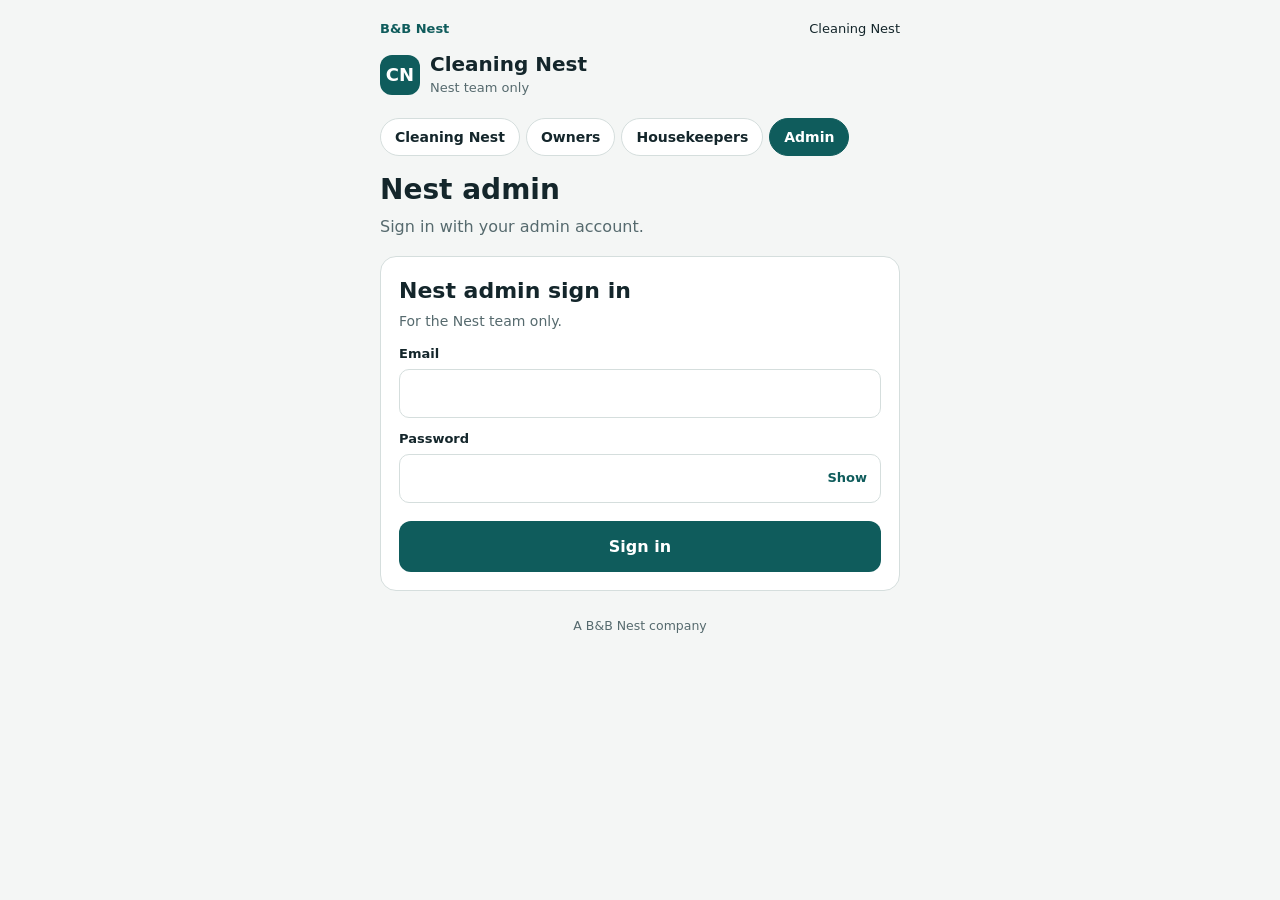
==== admin/index.html @ 11c17052 "Separate pages for owners, housekeepers and admin; lead capture with text consent Co-Authored-By: Cl" ====
<!doctype html>
<html lang="en"><head><meta charset="utf-8"><meta name="viewport" content="width=device-width, initial-scale=1, viewport-fit=cover">
<title>Cleaning Nest Admin</title><meta name="robots" content="noindex">
<link rel="stylesheet" href="../style.css"></head>
<body><main>
<div class="top"><a href="https://thebnbnest.com">B&amp;B Nest</a><span>Cleaning Nest</span></div>
<div class="brand"><div class="logo" aria-hidden="true">CN</div><div><b>Cleaning Nest</b><span>Nest team only</span></div></div>
<nav class="nav" aria-label="Cleaning Nest pages"><a href="../">Cleaning Nest</a><a href="../owner/">Owners</a><a href="../housekeeper/">Housekeepers</a><a href="../admin/" aria-current="page">Admin</a></nav>
<div class="hero"><h1>Nest admin</h1><p>Sign in with your admin account.</p></div>
<div id="auth"></div>
<footer>A B&amp;B Nest company</footer>
</main>
<script>window.PAGE={audience:"admin"};</script>
<script src="../app.js"></script></body></html>
---- style.css ----
:root{
  --bg:#f4f6f5; --surface:#fff; --ink:#14262b; --muted:#566a6e; --line:#d5dedd;
  --brand:#0f5c5c; --brand-ink:#fff; --soft:#e3efee; --err:#b3261e; --err-bg:#fdeceb; --ok:#1f7a4d; --ok-bg:#e6f4ec;
  --font:system-ui,-apple-system,"Segoe UI",Roboto,sans-serif;
}
@media (prefers-color-scheme: dark){
  :root{--bg:#0e1819;--surface:#162427;--ink:#e8f1f0;--muted:#98b0b2;--line:#2a3f43;--brand:#5fc3c0;--brand-ink:#08201f;--soft:#1d3436;--err:#ff7b72;--err-bg:#2e1715;--ok:#6fd3a0;--ok-bg:#15281f;color-scheme:dark}
}
*{box-sizing:border-box}
html,body{margin:0}
body{background:var(--bg);color:var(--ink);font-family:var(--font);font-size:16px;line-height:1.45;min-height:100vh;
  padding:max(20px,env(safe-area-inset-top)) max(16px,env(safe-area-inset-right)) max(28px,env(safe-area-inset-bottom)) max(16px,env(safe-area-inset-left))}
main{max-width:520px;margin:0 auto}
.brand{display:flex;align-items:center;gap:10px;margin:8px 0 20px}
.logo{width:40px;height:40px;border-radius:12px;background:var(--brand);color:var(--brand-ink);display:grid;place-items:center;font-weight:800;font-size:18px}
.brand b{font-size:20px;display:block;line-height:1.1}
.brand span{color:var(--muted);font-size:13px}
.card{background:var(--surface);border:1px solid var(--line);border-radius:16px;padding:18px}
h1{font-size:22px;margin:0 0 4px}
.sub{color:var(--muted);font-size:14px;margin:0 0 14px}
.seg{display:flex;border:1px solid var(--line);border-radius:12px;background:var(--bg);padding:3px;gap:3px;margin-bottom:16px}
.seg button{all:unset;flex:1;text-align:center;cursor:pointer;padding:10px 4px;border-radius:9px;font-weight:700;font-size:14px;color:var(--muted)}
.seg button[aria-pressed="true"]{background:var(--brand);color:var(--brand-ink)}
label{display:block;font-size:13px;font-weight:700;margin:12px 0 5px}
input[type=text],input[type=email],input[type=password],input[type=tel]{width:100%;font:inherit;font-size:16px;padding:12px;border-radius:10px;border:1px solid var(--line);background:var(--surface);color:var(--ink)}
input:focus-visible,button:focus-visible{outline:3px solid var(--brand);outline-offset:2px}
.pw{position:relative}
.pw button{all:unset;position:absolute;right:6px;top:50%;transform:translateY(-50%);cursor:pointer;font-size:13px;font-weight:700;color:var(--brand);padding:8px}
.go{all:unset;box-sizing:border-box;display:block;width:100%;text-align:center;cursor:pointer;margin-top:18px;padding:14px;border-radius:12px;background:var(--brand);color:var(--brand-ink);font-weight:800;font-size:16px}
.go[aria-disabled="true"]{opacity:.5;cursor:wait}
.msg{border-radius:10px;padding:10px 12px;font-size:14px;margin-top:14px}
.msg.err{background:var(--err-bg);color:var(--err);border:1px solid var(--err)}
.msg.ok{background:var(--ok-bg);color:var(--ok);border:1px solid var(--ok)}
.fine{color:var(--muted);font-size:12.5px;margin-top:14px}
.pill{display:inline-block;font-size:11px;font-weight:800;letter-spacing:.06em;text-transform:uppercase;padding:3px 10px;border-radius:999px;background:var(--soft);color:var(--brand)}
.out{all:unset;cursor:pointer;color:var(--muted);text-decoration:underline;font-size:14px;margin-top:16px;display:inline-block}
.row{display:flex;justify-content:space-between;gap:10px;padding:10px 0;border-top:1px solid var(--line);font-size:14px}
.row:first-of-type{border-top:0}
.top{display:flex;flex-wrap:wrap;gap:6px 14px;align-items:center;justify-content:space-between;margin:0 0 14px;font-size:13px}
.top a{color:var(--brand);font-weight:700;text-decoration:none}
.nav{display:flex;gap:6px;flex-wrap:wrap;margin:0 0 18px}
.nav a{padding:8px 14px;border-radius:999px;border:1px solid var(--line);color:var(--ink);text-decoration:none;font-weight:700;font-size:14px;background:var(--surface)}
.nav a[aria-current="page"]{background:var(--brand);color:var(--brand-ink);border-color:var(--brand)}
.hero{margin:6px 0 18px}.hero h1{font-size:28px;line-height:1.15;margin:0 0 8px}.hero p{color:var(--muted);margin:0;font-size:16px}
.pts{list-style:none;padding:0;margin:0 0 18px;display:grid;gap:10px}
.pts li{background:var(--surface);border:1px solid var(--line);border-radius:14px;padding:12px 14px;font-size:15px}
.pts b{display:block;margin-bottom:2px}
.card+.card{margin-top:16px}
.chk{display:flex;gap:10px;align-items:flex-start;margin-top:14px;font-size:13px;color:var(--muted);font-weight:400}
.chk input{width:22px;height:22px;flex:none;margin:0;accent-color:var(--brand)}
.door{display:block;text-decoration:none;color:inherit;background:var(--surface);border:1px solid var(--line);border-radius:16px;padding:16px;margin-bottom:12px}
.door b{font-size:18px;display:block}.door span{color:var(--muted);font-size:14px}
footer{margin-top:26px;color:var(--muted);font-size:12.5px;text-align:center}
footer a{color:var(--muted)}
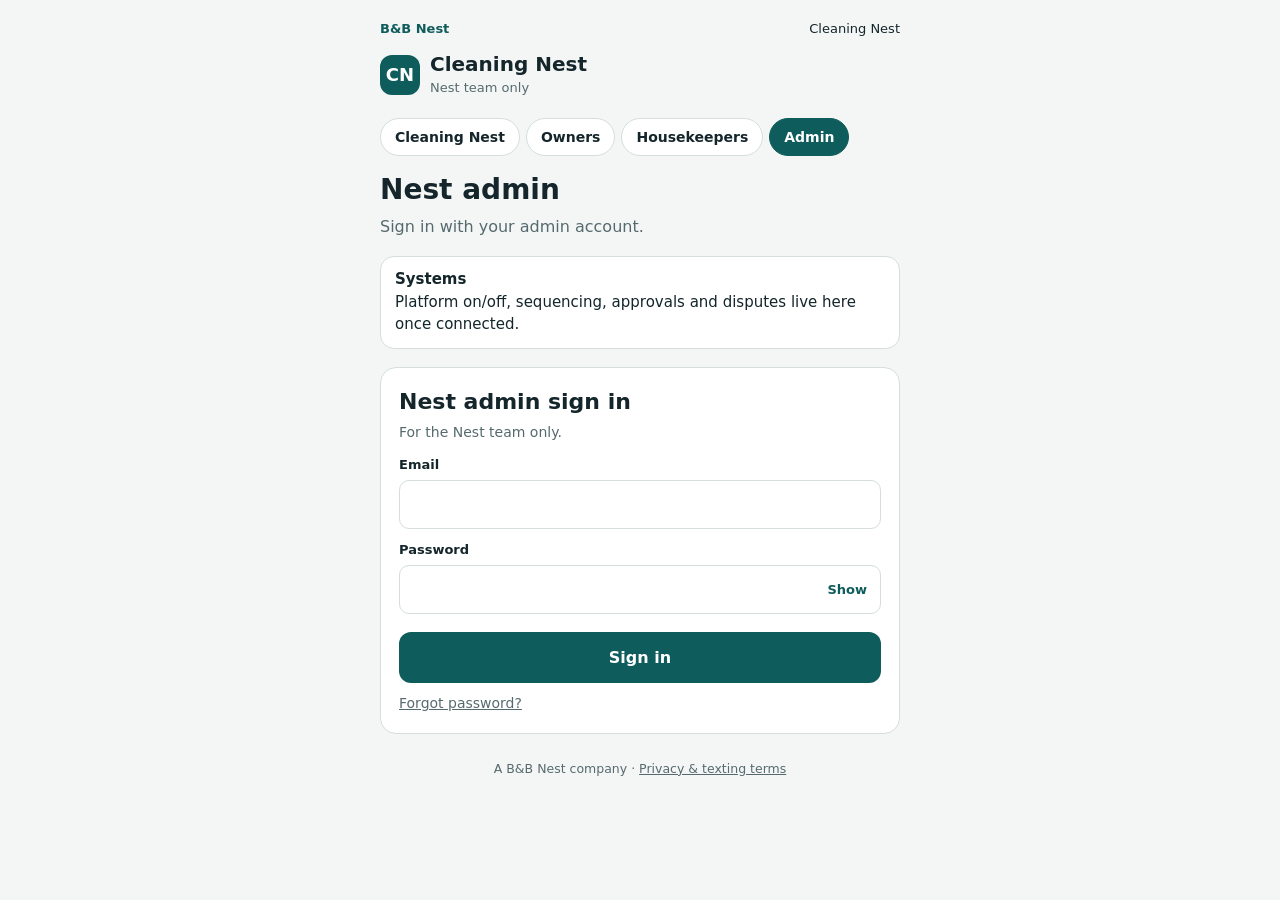
==== commit 86420327: "Admin text log and texting switch; forgot-password and reset flow Co-Authored-By: Claude Sonnet 5.5 " ====
--- a/admin/index.html
+++ b/admin/index.html
@@ -1,14 +1,16 @@
 <!doctype html>
 <html lang="en"><head><meta charset="utf-8"><meta name="viewport" content="width=device-width, initial-scale=1, viewport-fit=cover">
-<title>Cleaning Nest Admin</title><meta name="robots" content="noindex">
+<title>Cleaning Nest Admin</title><meta name="description" content="Sign in with your admin account.">
 <link rel="stylesheet" href="../style.css"></head>
 <body><main>
 <div class="top"><a href="https://thebnbnest.com">B&amp;B Nest</a><span>Cleaning Nest</span></div>
 <div class="brand"><div class="logo" aria-hidden="true">CN</div><div><b>Cleaning Nest</b><span>Nest team only</span></div></div>
 <nav class="nav" aria-label="Cleaning Nest pages"><a href="../">Cleaning Nest</a><a href="../owner/">Owners</a><a href="../housekeeper/">Housekeepers</a><a href="../admin/" aria-current="page">Admin</a></nav>
 <div class="hero"><h1>Nest admin</h1><p>Sign in with your admin account.</p></div>
-<div id="auth"></div>
-<footer>A B&amp;B Nest company</footer>
+<ul class="pts"><li><b>Systems</b>Platform on/off, sequencing, approvals and disputes live here once connected.</li></ul>
+<div id="leadbox"></div>
+<div id="auth" style="margin-top:16px"></div>
+<footer>A B&amp;B Nest company &middot; <a href="../privacy.html">Privacy &amp; texting terms</a></footer>
 </main>
 <script>window.PAGE={audience:"admin"};</script>
-<script src="../app.js"></script></body></html>
+<script src="../app.js"></script><script src="../reset.js"></script><script src="../admin.js"></script></body></html>
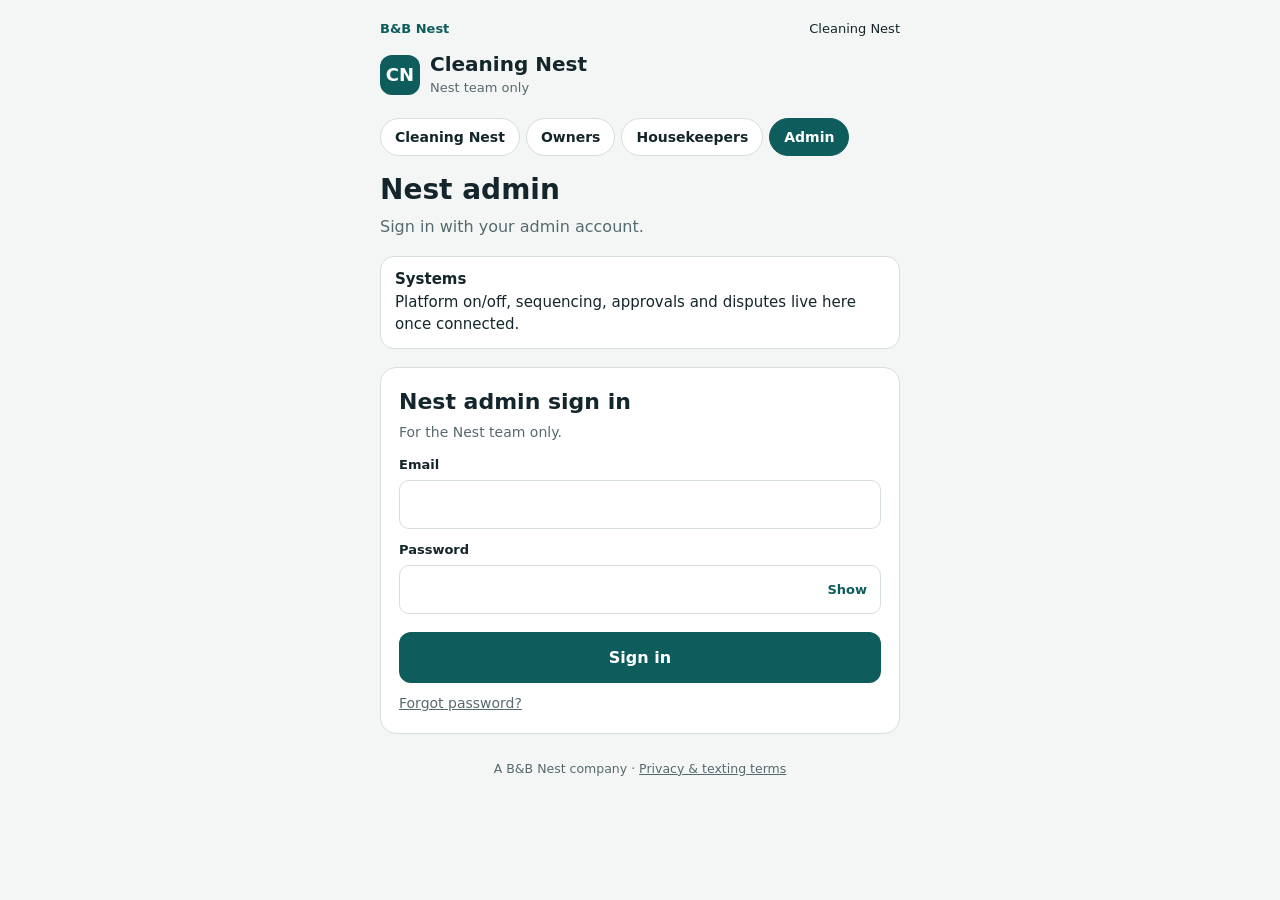
==== commit 12474876: "Admin: guest check-in links card (copy link, KPIs, add property) Co-Authored-By: Claude Sonnet 5.5 <" ====
--- a/admin/index.html
+++ b/admin/index.html
@@ -13,4 +13,4 @@
 <footer>A B&amp;B Nest company &middot; <a href="../privacy.html">Privacy &amp; texting terms</a></footer>
 </main>
 <script>window.PAGE={audience:"admin"};</script>
-<script src="../app.js"></script><script src="../reset.js"></script><script src="../admin.js"></script></body></html>+<script src="../app.js"></script><script src="../reset.js"></script><script src="../admin.js"></script><script src="../guestlinks.js"></script></body></html>
